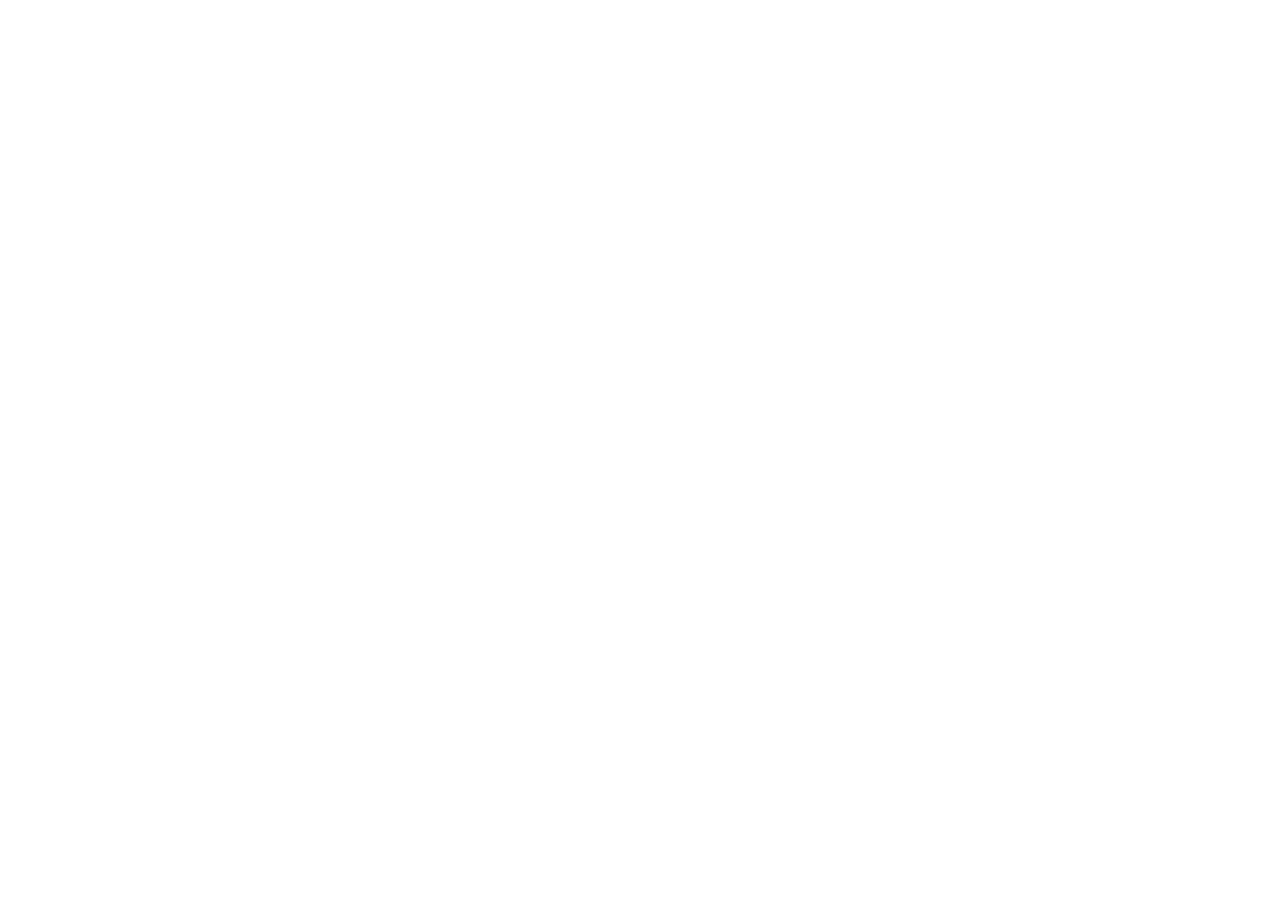
==== jogo-clique/index.html @ 21c4aa26 "Add initial HTML structure for jogo-clique" ====
<!DOCTYPE html>
<html lang="en">

<head>
    <meta charset="UTF-8">
    <meta name="viewport" content="width=device-width, initial-scale=1.0">
    <title>Document</title>
</head>

<body>
    <div class="stat">
        
    </div>
</body>

</html>
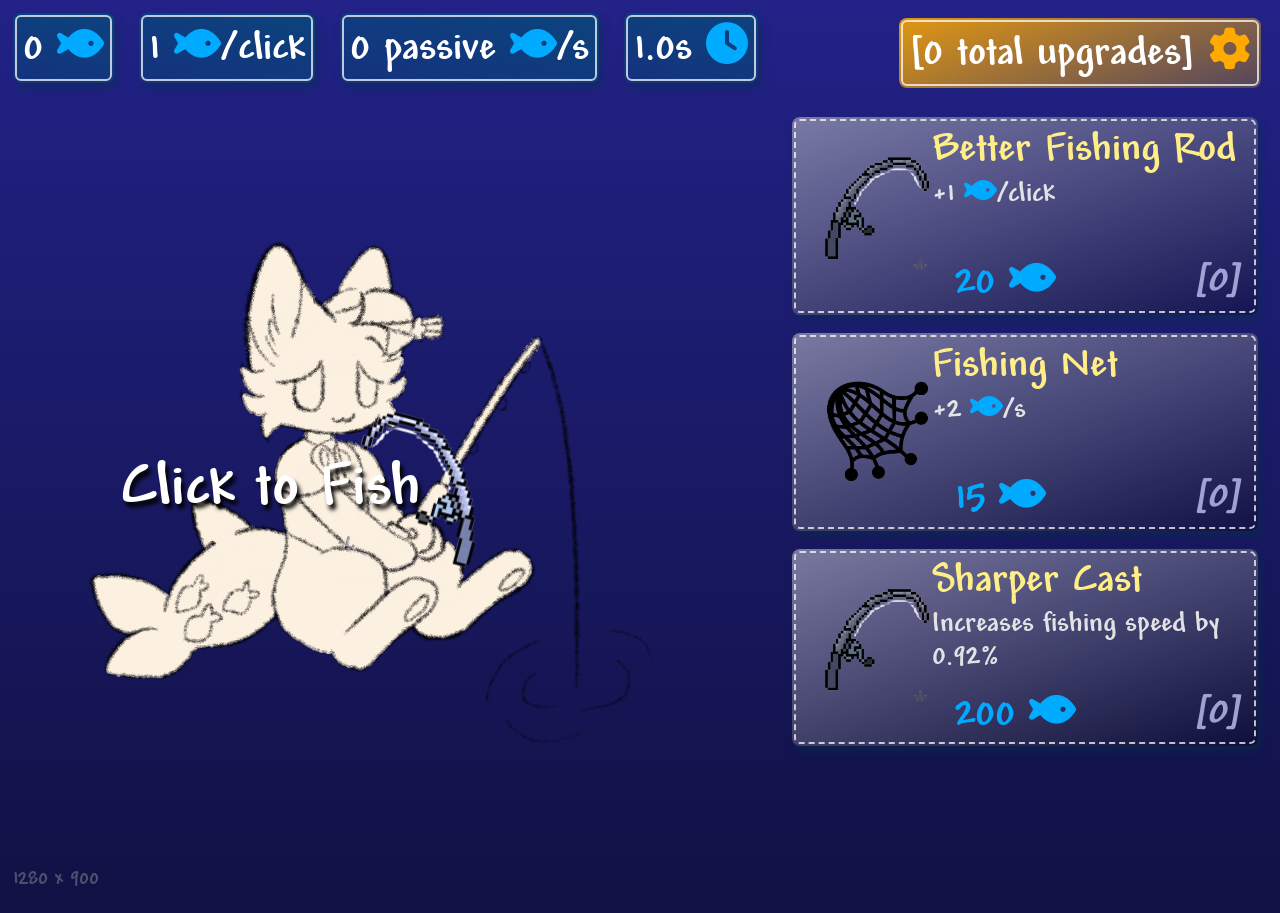
==== commit 9bd03175: "stuff" ====
--- a/jogo-clique/index.html
+++ b/jogo-clique/index.html
@@ -4,13 +4,76 @@
 <head>
     <meta charset="UTF-8">
     <meta name="viewport" content="width=device-width, initial-scale=1.0">
-    <title>Document</title>
+    <title>Fish Fishing Fish</title>
+
+    <link rel="stylesheet" href="https://cdnjs.cloudflare.com/ajax/libs/font-awesome/6.5.0/css/all.min.css">
+    <link rel="stylesheet" href="style.css">
 </head>
 
 <body>
-    <div class="stat">
-        
+
+    <!-- click detector -->
+    <div id="main-clicker-container">
+        <div id="clicker-container">
+            <button type="button" id="clicker">Click to Fish</button>
+            <img src="assets/fishingrod0.png" alt="" id="clicker-fishingrod">
+        </div>
+        <div id="clicker-bar"></div>
     </div>
+
+    <!-- topbar stats -->
+    <section name="stats" class="stats-container">
+        <div class="stat">
+            <span id="fcCounter">0</span> <i class="fa-solid fa-fish fc"></i>
+        </div>
+        <div class="stat">
+            <span id="fcPerClick">1</span> <i class="fa-solid fa-fish fc"></i>/click
+        </div>
+        <div class="stat">
+            <span id="fcPerSec">0</span> passive <i class="fa-solid fa-fish fc"></i>/s
+        </div>
+        <div class="stat">
+            <span id="fcCooldown">1.0</span>s <i class="fa-solid fa-clock fc"></i>
+        </div>
+    </section>
+    <div class="stat" id="upgrade-stat">
+        [<span id="upgradeCounter">0</span> total upgrades] <i class="fa-solid fa-cog"></i>
+    </div>
+    
+    <!-- upgrades -->
+    <section name="upgrades" class="upgrades-container">
+        <div class="frame" id="upg:rod">
+            <button name="button"   ></button>
+            <img    name="img"      src="assets/fishingrod0.png" alt="">
+            <strong name="titl"    >Better Fishing Rod</strong>
+            <p      name="desc"     >+# <i class="fa-solid fa-fish fc"></i>/click</p>
+            <span   name="price"    ># <i class="fa-solid fa-fish fc"></i></span>
+            <i      name="level"    >[0]</i>
+        </div>
+        <div class="frame" id="upg:net">
+            <button name="button"   ></button>
+            <img    name="img"      src="assets/fishingnet.png" alt="">
+            <strong name="titl"    >Stronger Fishing Net</strong>
+            <p      name="desc"     >+# <i class="fa-solid fa-fish fc"></i>/s</p>
+            <span   name="price"    ># <i class="fa-solid fa-fish fc"></i></span>
+            <i name="level"         >[0]</i>
+        </div>
+        <div class="frame" id="upg:spd">
+            <button name="button"   ></button>
+            <img    name="img"      src="assets/fishingrod0.png" alt="">
+            <strong name="titl"    >Sharper Cast</strong>
+            <p      name="desc"     >Increases fishing speed by #%</p>
+            <span   name="price"    ># <i class="fa-solid fa-fish fc"></i></span>
+            <i name="level"         >[0]</i>
+        </div>
+    </section>
+
+    <!-- res -->
+    <p id="res"></p>
+
+    <!-- cleo -->
+    <img src="./assets/cleo-idle.png" alt="cleo" id="cleo">
 </body>
 
-</html>
+<script src="./main.js"></script>
+</html>
--- a/jogo-clique/style.css
+++ b/jogo-clique/style.css
@@ -0,0 +1,249 @@
+/*___ var       ______________________________*/
+:root {
+    --tsize-tiny: calc(var(--tsize-med) * .5);
+    --tsize-small: calc(var(--tsize-med) * .7);
+    --tsize-med: calc(2.8vh + 1.3vw);
+    --tsize-big: calc(var(--tsize-med) * 1.15);
+    --tsize-bigger: calc(var(--tsize-med) * 1.5);
+}
+
+@font-face {
+    font-family: 'Andy-Bold';
+    src: url('./font/Andy-Bold.ttf.woff') format('woff'),
+        url('./font/Andy-Bold.ttf.svg#Andy-Bold') format('svg'),
+        url('./font/Andy-Bold.ttf.eot'),
+        url('./font/Andy-Bold.ttf.eot?#iefix') format('embedded-opentype');
+    font-weight: normal;
+    font-style: normal;
+}
+
+
+/*___ general   ______________________________*/
+* {
+    margin: 0;
+    padding: 0;
+    box-sizing: content-box;
+    font-family: Andy-Bold;
+
+    pointer-events: none;
+    user-select: none;
+}
+body {
+    background: no-repeat linear-gradient(#228, #114);
+    background-size: cover;
+    height: 100vh;
+    overflow: hidden;
+    
+    color: white;
+}
+.stat, .frame {
+    background: linear-gradient(-167deg, #057a, #0575);
+    outline: solid #fffb 2px;
+    outline-offset: -4px;
+    border: 0;
+    border-radius: 8px;
+    box-shadow: 3px 5px 8px #0347;
+}
+
+
+/*___ topbar stats  ___________________________*/
+.stats-container {
+    display: flex;
+    flex-direction: row;
+    margin: 1%;
+    gap: 2%;
+}
+.stat {
+    position: relative;
+    padding: 10px;
+    font-size: var(--tsize-med);
+}
+
+
+/*___ upgrades               ____________________*/
+#upgrade-stat {
+    position: fixed;
+    right: 1.5%;
+    top: 2%;
+
+    box-shadow: none;
+    background: linear-gradient(160deg, #fa0d, #da04);
+    outline-style: solid;
+}
+.upgrades-container .frame {
+    background: linear-gradient(160deg, #88ad, #0004);
+    outline-style: dashed;
+    transition: outline-color 0.3s ease-out;
+}
+.upgrades-container {
+    position: fixed;
+    right: 1%;
+    top: 12%;
+    width: 35%;
+
+    display: flex;
+    flex-direction: column;
+    align-items: end;
+}
+
+.upgrades-container div {
+    position: relative;
+    font-size: var(--tsize-big);
+    margin: 2%;
+    padding: 2%;
+    width: 100%;
+    height: 20vh;
+}
+.upgrades-container strong {
+    grid-area: t;
+    font-size: var(--tsize-med);
+    color: #fe8;
+    content: attr();
+
+    position: absolute;
+    left: 30%;
+    top: 5%;
+}
+.upgrades-container p {
+    grid-area: d;
+    font-size: var(--tsize-small);
+    color: #eeee;
+
+    position: absolute;
+    left: 30%;
+    top: 30%;
+}
+.upgrades-container img {
+    grid-area: i;
+    position: relative;
+    top: 50%;
+    max-width: calc(10vh + 5vw);
+    transform: translate(0, -50%);
+}
+.upgrades-container button {
+    cursor: pointer;
+    pointer-events: all;
+    z-index: -1;
+    border: 0;
+    border-radius: 8px;
+    background-color: #fff0;
+
+    position: absolute;
+    top: 0;
+    left: 0;
+    width: 100%;
+    height: 100%;
+
+    transition: background-color 0.1s ease-out;
+}
+.upgrades-container [name="level"] {
+    position: absolute;
+    bottom: 5%;
+    right: 4%;
+    font-size: var(--tsize-med);
+    color: #aade;
+}
+.upgrades-container span {
+    position: absolute;
+    bottom: 4%;
+
+    color: #0af;
+    font-size: var(--tsize-med);
+}
+.upgrades-container button:hover {
+    background-color: #fff5;
+}
+.upgrades-container .cooldown button:hover {
+    background-color: #a55;
+}
+
+
+/*___ clicker            ________________________*/
+#main-clicker-container{
+    position: fixed;
+    top: 50%;
+    left: 20%;
+    height: 0;
+    transform: translate(-50%, 0);
+}
+#clicker-container{
+    position: relative;
+    transform: translate(0, -10%) rotate(.01deg);
+    transform-origin: center;
+    transition: transform 0.15s ease;
+}
+#clicker {
+    cursor: pointer;
+    pointer-events: all;
+
+    position: relative;
+    padding: 5%;
+    
+    background: #0000;
+    border: 0;
+    font-size: var(--tsize-bigger);
+    color: inherit;
+    text-shadow: 3px 5px 4px #000;
+    text-wrap: nowrap;
+}
+#clicker-fishingrod{
+    position: absolute;
+    left: 70%;
+    width: 67%;
+    transform: translate(0, -70%) rotate(15deg) scaleX(-1);
+
+    filter: brightness(1.8);
+}
+#clicker-fishingrod.cooldown {
+    pointer-events: none;
+    opacity: .5;
+}
+#clicker-container:hover{
+    transform: translate(0, -10%) rotate(1deg);
+}
+#clicker.cooldown {
+    pointer-events: none;
+    opacity: .8;
+}
+
+#clicker-bar {
+    position: absolute;
+    background: #0aee;
+    background-size: cover;
+    border: 0;
+    border-radius: 99px;
+    outline: solid #fffa 1.5px;
+    outline-offset: -1px;
+
+    bottom: calc(-10cqh -5cqw);
+    left: 0;
+    height: 5px;
+    width: 110%;
+    transform: translate(0, 5px);
+}
+
+
+/*___ misc               ________________________*/
+.fc { color: #0af; } /* fc = Fish Currency */
+.fa-cog { color: #fa0; }
+#res {
+    position: fixed;
+    left: 1%;
+    bottom: 1%;
+    font-size: var(--tsize-tiny);
+    color: #aaa6;
+}
+#cleo {
+    position: fixed;
+    left: 5%;
+    top: 50%;
+    width: 50%;
+    transform: translate(0, -50%);
+    z-index: -1;
+}
+.cooldown {
+    pointer-events: none;
+}
+.red-outline {
+    outline-color: #f55;
+}
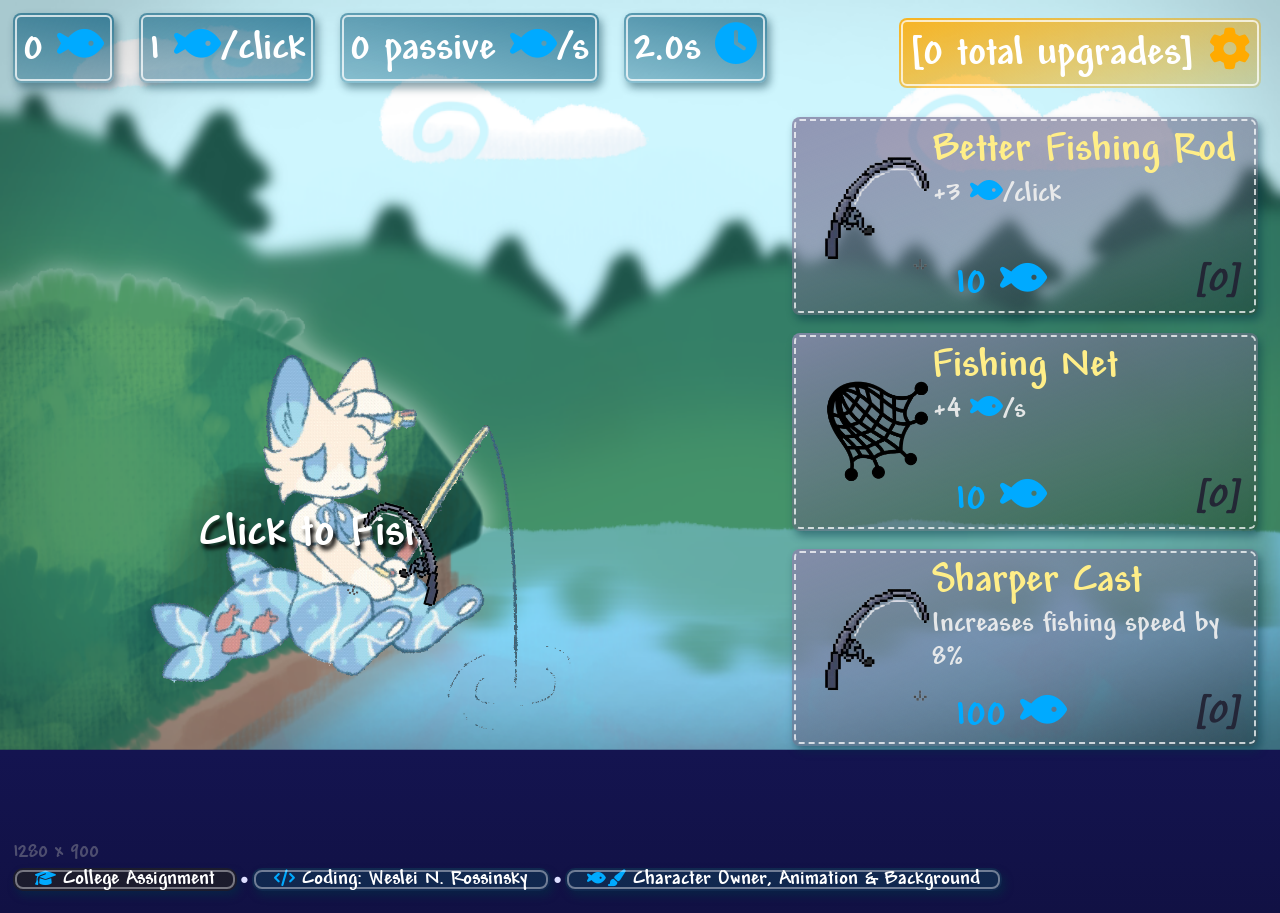
==== commit c3eb670a: "credits & cleo animation & background" ====
--- a/jogo-clique/index.html
+++ b/jogo-clique/index.html
@@ -68,11 +68,28 @@
         </div>
     </section>
 
-    <!-- res -->
+    <!-- cleo -->
+    <img src="./assets/background.png" alt="" id="background">
+    <video src="./assets/cleo.webm" id="cleo"></video>
+
     <p id="res"></p>
-
-    <!-- cleo -->
-    <img src="./assets/cleo-idle.png" alt="cleo" id="cleo">
+    <footer>
+        <p class="item">
+            <i class="fa-solid fa-graduation-cap fc"></i>
+            College Assignment
+        </p>
+        <b></b>
+        <a class="item" href="https://github.com/wwesl/" target="_blank">
+            <i class="fa-solid fa-code fc"></i>
+            Coding: Weslei N. Rossinsky
+        </a>
+        <b></b>
+        <a class="item" href="https://www.youtube.com/@fluffy_kn/posts" target="_blank">
+            <i class="fa-solid fa-fish fc" style="letter-spacing: -.5vw;"></i>
+            <i class="fa-solid fa-paintbrush fc"></i>
+            Character Owner, Animation & Background
+        </a>
+    </footer>
 </body>
 
 <script src="./main.js"></script>
--- a/jogo-clique/style.css
+++ b/jogo-clique/style.css
@@ -141,7 +141,7 @@
     bottom: 5%;
     right: 4%;
     font-size: var(--tsize-med);
-    color: #aade;
+    color: #223e;
 }
 .upgrades-container span {
     position: absolute;
@@ -161,9 +161,8 @@
 /*___ clicker            ________________________*/
 #main-clicker-container{
     position: fixed;
-    top: 50%;
-    left: 20%;
-    height: 0;
+    left: 23%;
+    top: 38%;
     transform: translate(-50%, 0);
 }
 #clicker-container{
@@ -171,6 +170,9 @@
     transform: translate(0, -10%) rotate(.01deg);
     transform-origin: center;
     transition: transform 0.15s ease;
+
+    width: 30vw;
+    height: 48vh;
 }
 #clicker {
     cursor: pointer;
@@ -178,21 +180,22 @@
 
     position: relative;
     padding: 5%;
+    width: 100%;
+    height: 100%;
     
     background: #0000;
     border: 0;
-    font-size: var(--tsize-bigger);
+    font-size: var(--tsize-big);
     color: inherit;
     text-shadow: 3px 5px 4px #000;
     text-wrap: nowrap;
 }
 #clicker-fishingrod{
     position: absolute;
-    left: 70%;
-    width: 67%;
+    left: 60%;
+    top: 67%;
+    width: 35%;
     transform: translate(0, -70%) rotate(15deg) scaleX(-1);
-
-    filter: brightness(1.8);
 }
 #clicker-fishingrod.cooldown {
     pointer-events: none;
@@ -222,6 +225,55 @@
     transform: translate(0, 5px);
 }
 
+/*___ credits            ________________________*/
+footer {
+    position: fixed;
+    bottom: 1%;
+    left: 1%;
+    width: 50%;
+
+    display: flex;
+    gap: .5%;
+    align-items: center;
+}
+footer .item {
+    pointer-events: all;
+    font-size: var(--tsize-tiny);
+    text-decoration: none;
+    white-space: nowrap;
+    color: #fff;
+
+    background-color: #135a;
+    outline: solid #fff6 2px;
+    outline-offset: -4px;
+    border: 0;
+    border-radius: 10px;
+    box-shadow: 3px 5px 8px #0347;
+}
+footer p.item {
+    background-color: #222a;
+}
+footer a:hover {
+    background-color: #38ad;
+}
+footer i {
+    font-size: calc(var(--tsize-tiny) * .8);
+}
+footer b::after{
+    content: " ●";
+    color: #ddff;
+    font-size: calc(var(--tsize-tiny) * .7);
+}
+
+footer *:not(:empty)::after {
+    content: "...";
+    color: #0000;
+}
+footer *:not(:empty)::before {
+    content: "...";
+    color: #0000;
+}
+
 
 /*___ misc               ________________________*/
 .fc { color: #0af; } /* fc = Fish Currency */
@@ -229,7 +281,7 @@
 #res {
     position: fixed;
     left: 1%;
-    bottom: 1%;
+    bottom: 4%;
     font-size: var(--tsize-tiny);
     color: #aaa6;
 }
@@ -241,6 +293,13 @@
     transform: translate(0, -50%);
     z-index: -1;
 }
+#background {
+    position: fixed;
+    left: 0;
+    top: 0;
+    width: 100vw;
+    z-index: -2;
+}
 .cooldown {
     pointer-events: none;
 }
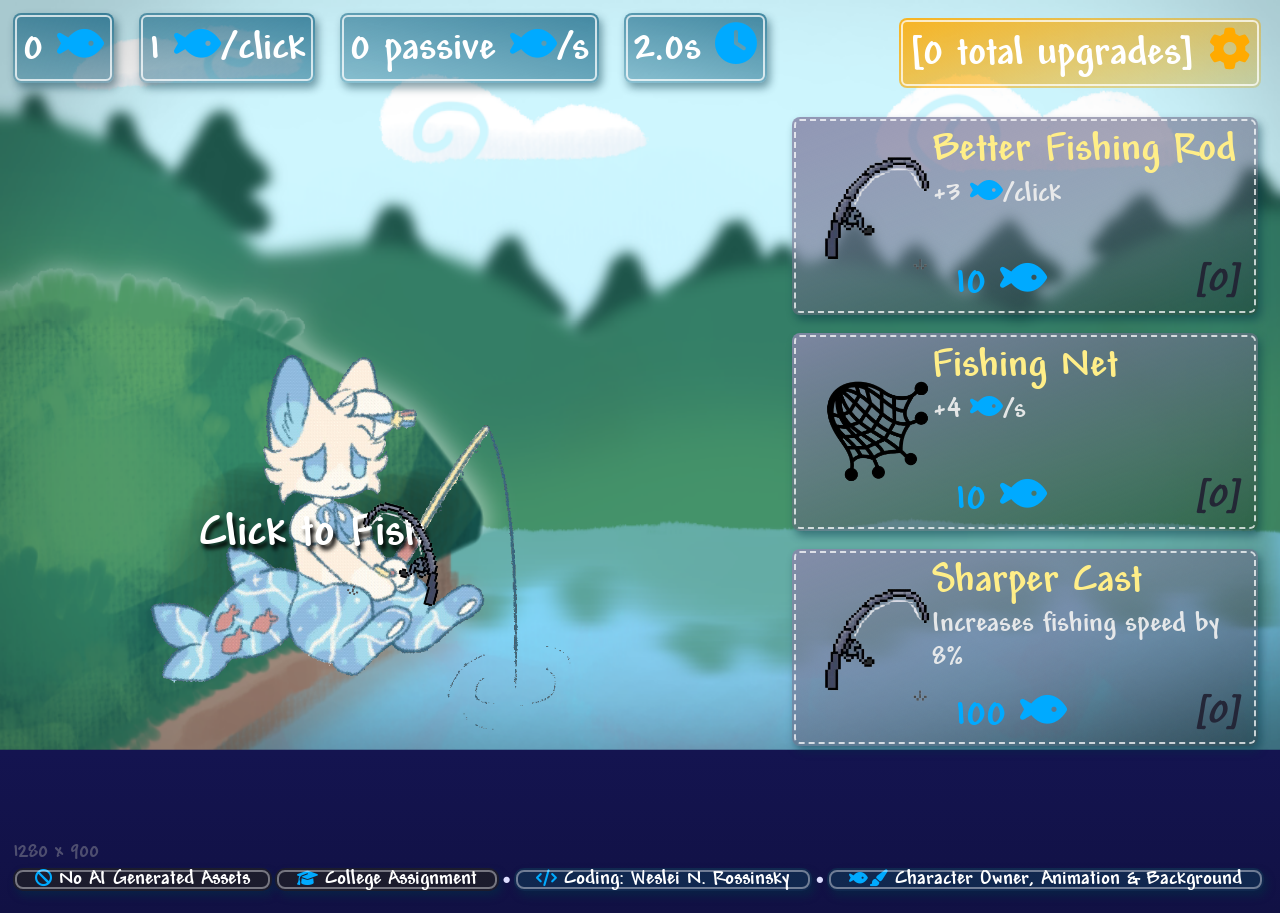
==== commit 7e1abe53: "Update index.html" ====
--- a/jogo-clique/index.html
+++ b/jogo-clique/index.html
@@ -75,6 +75,10 @@
     <p id="res"></p>
     <footer>
         <p class="item">
+            <i class="fa-solid fa-ban fc"></i>
+            No AI Generated Assets
+        </p>
+        <p class="item">
             <i class="fa-solid fa-graduation-cap fc"></i>
             College Assignment
         </p>
@@ -93,4 +97,4 @@
 </body>
 
 <script src="./main.js"></script>
-</html>+</html>
